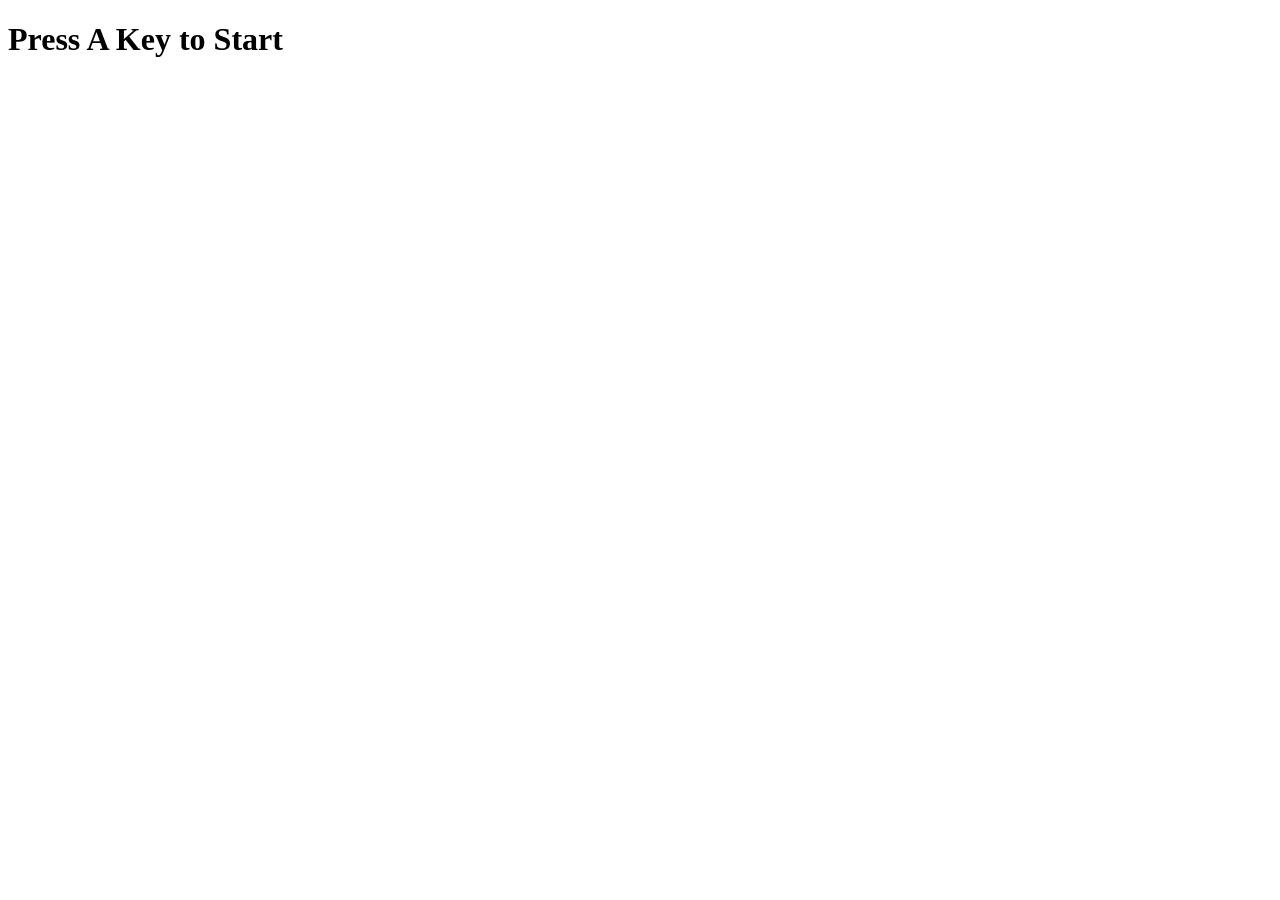
==== index.html @ c4d9b1e9 "message" ====
<!DOCTYPE html>
<html lang="en" dir="ltr">

<head>
  <meta charset="utf-8">
  <title>Simon</title>
  <link rel="stylesheet" href="assets/css/style.css">
  <link href="https://fonts.googleapis.com/css?family=Press+Start+2P" rel="stylesheet">
</head>

<body>
  <h1 id="level-title">Press A Key to Start</h1>
  <div class="container">
    <div class="row">

      <div type="button" id="green" class="btn green">

      </div>

      <div type="button" id="red" class="btn red">

      </div>
    </div>

    <div class="row">

      <div type="button" id="yellow" class="btn yellow">

      </div>
      <div type="button" id="blue" class="btn blue">

      </div>

    </div>

  </div>

  <script src="https://ajax.googleapis.com/ajax/libs/jquery/3.3.1/jquery.min.js"></script>
  <script src="assets/js/script.js" charset="utf-8"></script>

</body>

</html>
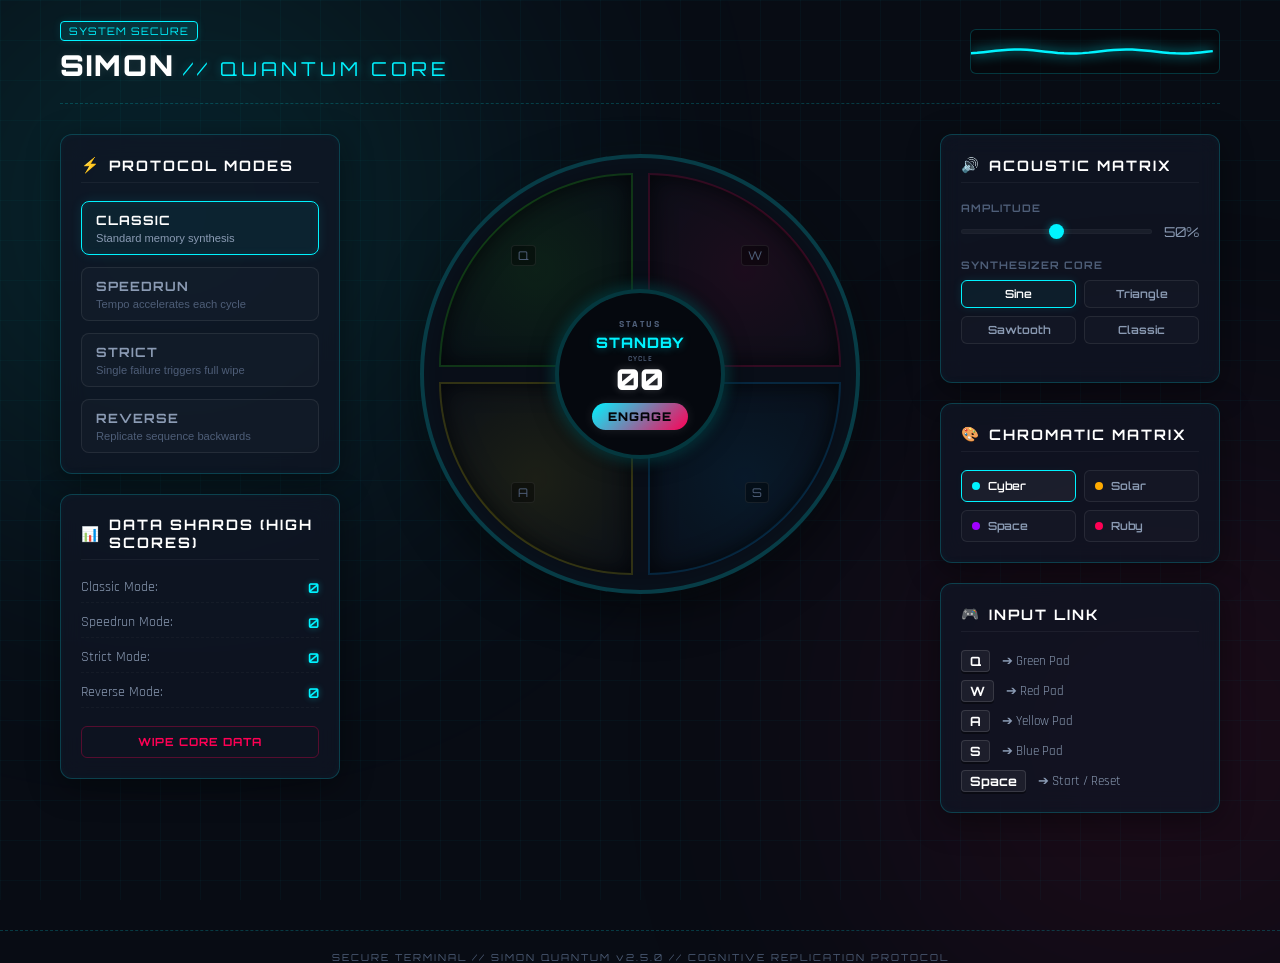
==== commit 6c4b1b69: "message" ====
--- a/index.html
+++ b/index.html
@@ -1,43 +1,181 @@
 <!DOCTYPE html>
-<html lang="en" dir="ltr">
+<html lang="en">
 
 <head>
   <meta charset="utf-8">
-  <title>Simon</title>
+  <meta name="viewport" content="width=device-width, initial-scale=1.0">
+  <title>Simon // Quantum Core</title>
+  <!-- Futuristic Google Fonts -->
+  <link rel="preconnect" href="https://fonts.googleapis.com">
+  <link rel="preconnect" href="https://fonts.gstatic.com" crossorigin>
+  <link href="https://fonts.googleapis.com/css2?family=Orbitron:wght@400;600;800;900&family=Rajdhani:wght@500;600;700&display=swap" rel="stylesheet">
   <link rel="stylesheet" href="assets/css/style.css">
-  <link href="https://fonts.googleapis.com/css?family=Press+Start+2P" rel="stylesheet">
 </head>
 
-<body>
-  <h1 id="level-title">Press A Key to Start</h1>
-  <div class="container">
-    <div class="row">
+<body class="theme-cyberpunk">
+  <!-- Sci-fi grid background -->
+  <div class="grid-overlay"></div>
+  <div class="glow-orb" id="orb-1"></div>
+  <div class="glow-orb" id="orb-2"></div>
 
-      <div type="button" id="green" class="btn green">
+  <div class="cyber-container">
+    <!-- Header -->
+    <header class="cyber-header">
+      <div class="logo-area">
+        <div class="cyber-badge">SYSTEM SECURE</div>
+        <h1>SIMON<span>// QUANTUM CORE</span></h1>
+      </div>
+      <!-- Audio Visualizer in Header -->
+      <div class="visualizer-container">
+        <canvas id="visualizer-canvas"></canvas>
+      </div>
+    </header>
 
-      </div>
+    <div class="dashboard-grid">
+      <!-- Left Sidebar: Modes & Leaderboard -->
+      <aside class="side-panel left-panel">
+        <div class="panel-card" id="modes-card">
+          <h2><span class="card-icon">⚡</span> PROTOCOL MODES</h2>
+          <div class="mode-options">
+            <button class="mode-btn active" data-mode="classic">
+              <span class="mode-title">CLASSIC</span>
+              <span class="mode-desc">Standard memory synthesis</span>
+            </button>
+            <button class="mode-btn" data-mode="speedrun">
+              <span class="mode-title">SPEEDRUN</span>
+              <span class="mode-desc">Tempo accelerates each cycle</span>
+            </button>
+            <button class="mode-btn" data-mode="strict">
+              <span class="mode-title">STRICT</span>
+              <span class="mode-desc">Single failure triggers full wipe</span>
+            </button>
+            <button class="mode-btn" data-mode="reverse">
+              <span class="mode-title">REVERSE</span>
+              <span class="mode-desc">Replicate sequence backwards</span>
+            </button>
+          </div>
+        </div>
 
-      <div type="button" id="red" class="btn red">
+        <div class="panel-card" id="leaderboard-card">
+          <h2><span class="card-icon">📊</span> DATA SHARDS (HIGH SCORES)</h2>
+          <div class="scores-list">
+            <div class="score-row">
+              <span class="score-label">Classic Mode:</span>
+              <span class="score-val" id="high-classic">0</span>
+            </div>
+            <div class="score-row">
+              <span class="score-label">Speedrun Mode:</span>
+              <span class="score-val" id="high-speedrun">0</span>
+            </div>
+            <div class="score-row">
+              <span class="score-label">Strict Mode:</span>
+              <span class="score-val" id="high-strict">0</span>
+            </div>
+            <div class="score-row">
+              <span class="score-label">Reverse Mode:</span>
+              <span class="score-val" id="high-reverse">0</span>
+            </div>
+          </div>
+          <button id="reset-data" class="action-btn-secondary">WIPE CORE DATA</button>
+        </div>
+      </aside>
 
-      </div>
+      <!-- Center Console: The Game Board -->
+      <main class="console-panel">
+        <div class="canvas-particle-wrapper">
+          <canvas id="particle-canvas"></canvas>
+          
+          <div class="simon-ring">
+            <!-- Game pads -->
+            <div type="button" id="green" class="pad green-pad" data-key="green">
+              <span class="key-hint">Q</span>
+            </div>
+            <div type="button" id="red" class="pad red-pad" data-key="red">
+              <span class="key-hint">W</span>
+            </div>
+            <div type="button" id="yellow" class="pad yellow-pad" data-key="yellow">
+              <span class="key-hint">A</span>
+            </div>
+            <div type="button" id="blue" class="pad blue-pad" data-key="blue">
+              <span class="key-hint">S</span>
+            </div>
+
+            <!-- Central Core Screen -->
+            <div class="core-display">
+              <div class="core-inner">
+                <div class="core-status">STATUS</div>
+                <div id="core-state" class="state-indicator font-digital">STANDBY</div>
+                <div class="level-indicator">
+                  <span class="lbl">CYCLE</span>
+                  <span id="level-title" class="font-digital">00</span>
+                </div>
+                <button id="start-btn" class="core-action-btn">ENGAGE</button>
+              </div>
+            </div>
+          </div>
+        </div>
+      </main>
+
+      <!-- Right Sidebar: Audio Settings & Controls -->
+      <aside class="side-panel right-panel">
+        <div class="panel-card" id="audio-settings-card">
+          <h2><span class="card-icon">🔊</span> ACOUSTIC MATRIX</h2>
+          <div class="control-group">
+            <label for="volume-slider">AMPLITUDE</label>
+            <div class="slider-wrapper">
+              <input type="range" id="volume-slider" min="0" max="100" value="50">
+              <span id="volume-val">50%</span>
+            </div>
+          </div>
+          <div class="control-group">
+            <label>SYNTHESIZER CORE</label>
+            <div class="synth-options">
+              <button class="synth-btn active" data-synth="sine">Sine</button>
+              <button class="synth-btn" data-synth="triangle">Triangle</button>
+              <button class="synth-btn" data-synth="sawtooth">Sawtooth</button>
+              <button class="synth-btn" data-synth="classic">Classic</button>
+            </div>
+          </div>
+        </div>
+
+        <div class="panel-card" id="theme-settings-card">
+          <h2><span class="card-icon">🎨</span> CHROMATIC MATRIX</h2>
+          <div class="theme-grid">
+            <button class="theme-select-btn cyber-theme active" data-theme="cyberpunk" title="Cyberpunk Cyan">
+              <span class="theme-dot" style="background: #00f3ff;"></span> Cyber
+            </button>
+            <button class="theme-select-btn solar-theme" data-theme="solar" title="Solar Gold">
+              <span class="theme-dot" style="background: #ffaa00;"></span> Solar
+            </button>
+            <button class="theme-select-btn space-theme" data-theme="space" title="Deep Space">
+              <span class="theme-dot" style="background: #a100ff;"></span> Space
+            </button>
+            <button class="theme-select-btn ruby-theme" data-theme="ruby" title="Laser Ruby">
+              <span class="theme-dot" style="background: #ff0055;"></span> Ruby
+            </button>
+          </div>
+        </div>
+
+        <div class="panel-card" id="controls-card">
+          <h2><span class="card-icon">🎮</span> INPUT LINK</h2>
+          <div class="keyboard-mappings">
+            <div class="map-row"><span class="key-cap">Q</span> <span>➔ Green Pad</span></div>
+            <div class="map-row"><span class="key-cap">W</span> <span>➔ Red Pad</span></div>
+            <div class="map-row"><span class="key-cap">A</span> <span>➔ Yellow Pad</span></div>
+            <div class="map-row"><span class="key-cap">S</span> <span>➔ Blue Pad</span></div>
+            <div class="map-row"><span class="key-cap">Space</span> <span>➔ Start / Reset</span></div>
+          </div>
+        </div>
+      </aside>
     </div>
-
-    <div class="row">
-
-      <div type="button" id="yellow" class="btn yellow">
-
-      </div>
-      <div type="button" id="blue" class="btn blue">
-
-      </div>
-
-    </div>
-
   </div>
 
-  <script src="https://ajax.googleapis.com/ajax/libs/jquery/3.3.1/jquery.min.js"></script>
+  <footer class="cyber-footer">
+    <p>SECURE TERMINAL // SIMON QUANTUM v2.5.0 // COGNITIVE REPLICATION PROTOCOL</p>
+  </footer>
+
   <script src="assets/js/script.js" charset="utf-8"></script>
-
 </body>
 
 </html>
+
--- a/assets/css/style.css
+++ b/assets/css/style.css
@@ -0,0 +1,959 @@
+/* FUTURISTIC & PREMIUM SCI-FI DESIGN SYSTEM */
+
+:root {
+  /* Default: Cyberpunk Cyan Theme */
+  --bg-primary: #080c14;
+  --bg-secondary: rgba(16, 22, 36, 0.75);
+  --border-color: rgba(0, 243, 255, 0.2);
+  --accent-primary: #00f3ff;
+  --accent-secondary: #ff0055;
+  --accent-glow: rgba(0, 243, 255, 0.4);
+  --panel-glow: rgba(0, 243, 255, 0.03);
+  --grid-color: rgba(0, 243, 255, 0.03);
+  
+  --text-primary: #ffffff;
+  --text-secondary: #8b9bb4;
+  --text-muted: #4e5e78;
+  
+  /* Game Pad Colors (Standard Neon) */
+  --green-glow: #39ff14;
+  --red-glow: #ff0055;
+  --yellow-glow: #ffea00;
+  --blue-glow: #00a2ff;
+  
+  --transition-speed: 0.25s;
+}
+
+/* Theme: Solar Gold */
+.theme-solar {
+  --bg-primary: #0d0903;
+  --bg-secondary: rgba(26, 18, 8, 0.75);
+  --border-color: rgba(255, 170, 0, 0.2);
+  --accent-primary: #ffaa00;
+  --accent-secondary: #ff5500;
+  --accent-glow: rgba(255, 170, 0, 0.4);
+  --panel-glow: rgba(255, 170, 0, 0.03);
+  --grid-color: rgba(255, 170, 0, 0.03);
+  
+  --text-primary: #ffffff;
+  --text-secondary: #cca37a;
+  --text-muted: #735d47;
+  
+  --green-glow: #ffd000;
+  --red-glow: #ff5500;
+  --yellow-glow: #ffe600;
+  --blue-glow: #ff8800;
+}
+
+/* Theme: Deep Space Violet */
+.theme-space {
+  --bg-primary: #080312;
+  --bg-secondary: rgba(22, 10, 36, 0.75);
+  --border-color: rgba(161, 0, 255, 0.2);
+  --accent-primary: #a100ff;
+  --accent-secondary: #00ffc4;
+  --accent-glow: rgba(161, 0, 255, 0.4);
+  --panel-glow: rgba(161, 0, 255, 0.03);
+  --grid-color: rgba(161, 0, 255, 0.03);
+  
+  --text-primary: #ffffff;
+  --text-secondary: #b99ecb;
+  --text-muted: #665275;
+  
+  --green-glow: #00ffc4;
+  --red-glow: #e200ff;
+  --yellow-glow: #ff00aa;
+  --blue-glow: #7000ff;
+}
+
+/* Theme: Laser Ruby */
+.theme-ruby {
+  --bg-primary: #0f0207;
+  --bg-secondary: rgba(36, 8, 18, 0.75);
+  --border-color: rgba(255, 0, 85, 0.2);
+  --accent-primary: #ff0055;
+  --accent-secondary: #ffaa00;
+  --accent-glow: rgba(255, 0, 85, 0.4);
+  --panel-glow: rgba(255, 0, 85, 0.03);
+  --grid-color: rgba(255, 0, 85, 0.03);
+  
+  --text-primary: #ffffff;
+  --text-secondary: #cb9eb0;
+  --text-muted: #7a5865;
+  
+  --green-glow: #ffaa00;
+  --red-glow: #ff0022;
+  --yellow-glow: #ff00aa;
+  --blue-glow: #ff0088;
+}
+
+/* Global Reset */
+* {
+  margin: 0;
+  padding: 0;
+  box-sizing: border-box;
+}
+
+body {
+  font-family: 'Rajdhani', sans-serif;
+  background-color: var(--bg-primary);
+  color: var(--text-primary);
+  overflow-x: hidden;
+  min-height: 100vh;
+  position: relative;
+  transition: background-color var(--transition-speed);
+}
+
+.font-digital {
+  font-family: 'Orbitron', sans-serif;
+}
+
+/* Sci-fi grid and glow orbs */
+.grid-overlay {
+  position: fixed;
+  top: 0;
+  left: 0;
+  width: 100%;
+  height: 100%;
+  background-image: 
+    linear-gradient(var(--grid-color) 1px, transparent 1px),
+    linear-gradient(90deg, var(--grid-color) 1px, transparent 1px);
+  background-size: 40px 40px;
+  z-index: -1;
+  pointer-events: none;
+  transition: background-image var(--transition-speed);
+}
+
+.glow-orb {
+  position: fixed;
+  border-radius: 50%;
+  filter: blur(150px);
+  opacity: 0.12;
+  z-index: -2;
+  pointer-events: none;
+  transition: background 0.5s ease;
+}
+
+#orb-1 {
+  top: -10%;
+  left: -10%;
+  width: 600px;
+  height: 600px;
+  background: var(--accent-primary);
+  animation: floatOrb 25s ease-in-out infinite alternate;
+}
+
+#orb-2 {
+  bottom: -10%;
+  right: -10%;
+  width: 500px;
+  height: 500px;
+  background: var(--accent-secondary);
+  animation: floatOrb 20s ease-in-out infinite alternate-reverse;
+}
+
+@keyframes floatOrb {
+  0% { transform: translate(0, 0) scale(1); }
+  100% { transform: translate(60px, 40px) scale(1.15); }
+}
+
+/* Layout Elements */
+.cyber-container {
+  max-width: 1200px;
+  margin: 0 auto;
+  min-height: 100vh;
+  padding: 20px;
+  display: flex;
+  flex-direction: column;
+  justify-content: space-between;
+}
+
+.cyber-header {
+  display: flex;
+  justify-content: space-between;
+  align-items: center;
+  padding-bottom: 20px;
+  border-bottom: 1px dashed var(--border-color);
+  margin-bottom: 30px;
+  transition: border-color var(--transition-speed);
+}
+
+.logo-area h1 {
+  font-family: 'Orbitron', sans-serif;
+  font-size: 1.8rem;
+  font-weight: 900;
+  color: var(--text-primary);
+  letter-spacing: 2px;
+  text-shadow: 0 0 10px rgba(255, 255, 255, 0.1);
+}
+
+.logo-area h1 span {
+  color: var(--accent-primary);
+  font-weight: 400;
+  font-size: 1.2rem;
+  margin-left: 8px;
+  letter-spacing: 4px;
+  text-shadow: 0 0 8px var(--accent-glow);
+  transition: color var(--transition-speed), text-shadow var(--transition-speed);
+}
+
+.cyber-badge {
+  display: inline-block;
+  background: rgba(0, 243, 255, 0.1);
+  border: 1px solid var(--accent-primary);
+  color: var(--accent-primary);
+  font-family: 'Orbitron', sans-serif;
+  font-size: 0.65rem;
+  padding: 2px 8px;
+  letter-spacing: 1px;
+  border-radius: 4px;
+  margin-bottom: 6px;
+  box-shadow: 0 0 8px rgba(0, 243, 255, 0.1);
+  transition: all var(--transition-speed);
+}
+
+.visualizer-container {
+  width: 250px;
+  height: 45px;
+  border: 1px solid var(--border-color);
+  background: rgba(0, 0, 0, 0.3);
+  border-radius: 6px;
+  overflow: hidden;
+  transition: border-color var(--transition-speed);
+}
+
+.visualizer-container canvas {
+  width: 100%;
+  height: 100%;
+  display: block;
+}
+
+/* Dashboard Grid System */
+.dashboard-grid {
+  display: grid;
+  grid-template-columns: 280px 1fr 280px;
+  gap: 30px;
+  align-items: start;
+  flex: 1;
+}
+
+/* Panel Cards - Glassmorphism style */
+.panel-card {
+  background: var(--bg-secondary);
+  border: 1px solid var(--border-color);
+  border-radius: 12px;
+  padding: 20px;
+  margin-bottom: 20px;
+  box-shadow: 0 8px 32px 0 rgba(0, 0, 0, 0.4), inset 0 0 10px var(--panel-glow);
+  backdrop-filter: blur(12px);
+  -webkit-backdrop-filter: blur(12px);
+  transition: border-color var(--transition-speed), box-shadow var(--transition-speed), background var(--transition-speed);
+}
+
+.panel-card h2 {
+  font-family: 'Orbitron', sans-serif;
+  font-size: 0.9rem;
+  font-weight: 700;
+  letter-spacing: 2px;
+  color: var(--text-primary);
+  margin-bottom: 18px;
+  padding-bottom: 8px;
+  border-bottom: 1px solid rgba(255, 255, 255, 0.05);
+  display: flex;
+  align-items: center;
+}
+
+.card-icon {
+  color: var(--accent-primary);
+  margin-right: 8px;
+  transition: color var(--transition-speed);
+}
+
+/* Mode Buttons styling */
+.mode-options {
+  display: flex;
+  flex-direction: column;
+  gap: 12px;
+}
+
+.mode-btn {
+  background: rgba(255, 255, 255, 0.02);
+  border: 1px solid rgba(255, 255, 255, 0.08);
+  border-radius: 8px;
+  padding: 10px 14px;
+  text-align: left;
+  cursor: pointer;
+  transition: all 0.2s ease;
+  color: var(--text-secondary);
+  display: flex;
+  flex-direction: column;
+}
+
+.mode-btn:hover {
+  border-color: rgba(255, 255, 255, 0.2);
+  background: rgba(255, 255, 255, 0.05);
+  color: var(--text-primary);
+}
+
+.mode-btn.active {
+  border-color: var(--accent-primary);
+  background: rgba(0, 243, 255, 0.05);
+  box-shadow: 0 0 12px rgba(0, 243, 255, 0.1), inset 0 0 10px rgba(0, 243, 255, 0.05);
+  color: var(--text-primary);
+}
+
+.theme-solar .mode-btn.active {
+  border-color: var(--accent-primary);
+  background: rgba(255, 170, 0, 0.05);
+  box-shadow: 0 0 12px rgba(255, 170, 0, 0.1), inset 0 0 10px rgba(255, 170, 0, 0.05);
+}
+
+.theme-space .mode-btn.active {
+  border-color: var(--accent-primary);
+  background: rgba(161, 0, 255, 0.05);
+  box-shadow: 0 0 12px rgba(161, 0, 255, 0.1), inset 0 0 10px rgba(161, 0, 255, 0.05);
+}
+
+.theme-ruby .mode-btn.active {
+  border-color: var(--accent-primary);
+  background: rgba(255, 0, 85, 0.05);
+  box-shadow: 0 0 12px rgba(255, 0, 85, 0.1), inset 0 0 10px rgba(255, 0, 85, 0.05);
+}
+
+.mode-title {
+  font-family: 'Orbitron', sans-serif;
+  font-size: 0.8rem;
+  font-weight: 700;
+  letter-spacing: 1px;
+}
+
+.mode-desc {
+  font-size: 0.7rem;
+  color: var(--text-muted);
+  margin-top: 4px;
+}
+
+.mode-btn.active .mode-desc {
+  color: var(--text-secondary);
+}
+
+/* Leaderboard */
+.scores-list {
+  display: flex;
+  flex-direction: column;
+  gap: 10px;
+  margin-bottom: 18px;
+}
+
+.score-row {
+  display: flex;
+  justify-content: space-between;
+  align-items: center;
+  font-size: 0.85rem;
+  border-bottom: 1px dashed rgba(255, 255, 255, 0.03);
+  padding-bottom: 6px;
+}
+
+.score-label {
+  color: var(--text-secondary);
+}
+
+.score-val {
+  font-family: 'Orbitron', sans-serif;
+  font-weight: 600;
+  color: var(--accent-primary);
+  text-shadow: 0 0 6px var(--accent-glow);
+  transition: color var(--transition-speed), text-shadow var(--transition-speed);
+}
+
+.action-btn-secondary {
+  width: 100%;
+  background: transparent;
+  border: 1px solid rgba(255, 0, 85, 0.3);
+  color: #ff0055;
+  font-family: 'Orbitron', sans-serif;
+  font-size: 0.7rem;
+  font-weight: 700;
+  padding: 8px 12px;
+  cursor: pointer;
+  border-radius: 6px;
+  letter-spacing: 1px;
+  transition: all 0.2s ease;
+}
+
+.action-btn-secondary:hover {
+  background: rgba(255, 0, 85, 0.1);
+  border-color: #ff0055;
+  box-shadow: 0 0 10px rgba(255, 0, 85, 0.2);
+}
+
+.action-btn-secondary:active {
+  transform: scale(0.98);
+}
+
+/* Console Panel (Center Console) */
+.console-panel {
+  display: flex;
+  justify-content: center;
+  align-items: center;
+  padding: 10px 0;
+  min-height: 480px;
+}
+
+.canvas-particle-wrapper {
+  position: relative;
+  width: 440px;
+  height: 440px;
+}
+
+#particle-canvas {
+  position: absolute;
+  top: 0;
+  left: 0;
+  width: 100%;
+  height: 100%;
+  pointer-events: none;
+  z-index: 5;
+}
+
+/* Circular Game Ring */
+.simon-ring {
+  position: relative;
+  width: 100%;
+  height: 100%;
+  border-radius: 50%;
+  background: #090e18;
+  border: 4px solid var(--border-color);
+  box-shadow: 
+    0 15px 45px rgba(0, 0, 0, 0.5),
+    0 0 30px var(--panel-glow),
+    inset 0 0 30px var(--panel-glow);
+  display: grid;
+  grid-template-columns: 1fr 1fr;
+  grid-template-rows: 1fr 1fr;
+  gap: 15px;
+  padding: 15px;
+  box-sizing: border-box;
+  overflow: hidden;
+  transition: border-color var(--transition-speed), box-shadow var(--transition-speed), background 0.3s;
+}
+
+.pad {
+  position: relative;
+  cursor: pointer;
+  transition: filter var(--transition-speed), transform 0.1s ease, box-shadow 0.2s ease;
+  border: 2px solid rgba(255, 255, 255, 0.03);
+  box-shadow: inset 0 0 25px rgba(0, 0, 0, 0.7);
+  display: flex;
+  justify-content: center;
+  align-items: center;
+}
+
+.green-pad {
+  background: radial-gradient(circle, rgba(57, 255, 20, 0.08) 0%, rgba(57, 255, 20, 0.01) 100%);
+  border-color: rgba(57, 255, 20, 0.15);
+  border-top-left-radius: 100%;
+}
+
+.red-pad {
+  background: radial-gradient(circle, rgba(255, 0, 85, 0.08) 0%, rgba(255, 0, 85, 0.01) 100%);
+  border-color: rgba(255, 0, 85, 0.15);
+  border-top-right-radius: 100%;
+}
+
+.yellow-pad {
+  background: radial-gradient(circle, rgba(255, 234, 0, 0.08) 0%, rgba(255, 234, 0, 0.01) 100%);
+  border-color: rgba(255, 234, 0, 0.15);
+  border-bottom-left-radius: 100%;
+}
+
+.blue-pad {
+  background: radial-gradient(circle, rgba(0, 162, 255, 0.08) 0%, rgba(0, 162, 255, 0.01) 100%);
+  border-color: rgba(0, 162, 255, 0.15);
+  border-bottom-right-radius: 100%;
+}
+
+/* Hover effect */
+.pad:hover:not(.active) {
+  filter: brightness(1.2);
+  box-shadow: inset 0 0 20px rgba(255, 255, 255, 0.05);
+}
+
+/* Active states (flashing) */
+.green-pad.active {
+  background: var(--green-glow);
+  box-shadow: 0 0 35px var(--green-glow), inset 0 0 20px rgba(255, 255, 255, 0.6);
+  border-color: #ffffff;
+  z-index: 2;
+}
+
+.red-pad.active {
+  background: var(--red-glow);
+  box-shadow: 0 0 35px var(--red-glow), inset 0 0 20px rgba(255, 255, 255, 0.6);
+  border-color: #ffffff;
+  z-index: 2;
+}
+
+.yellow-pad.active {
+  background: var(--yellow-glow);
+  box-shadow: 0 0 35px var(--yellow-glow), inset 0 0 20px rgba(255, 255, 255, 0.6);
+  border-color: #ffffff;
+  z-index: 2;
+}
+
+.blue-pad.active {
+  background: var(--blue-glow);
+  box-shadow: 0 0 35px var(--blue-glow), inset 0 0 20px rgba(255, 255, 255, 0.6);
+  border-color: #ffffff;
+  z-index: 2;
+}
+
+/* Pad interactive shrink click */
+.pad:active {
+  transform: scale(0.98);
+}
+
+/* Keyboard hint overlay inside pads */
+.key-hint {
+  position: absolute;
+  font-family: 'Orbitron', sans-serif;
+  font-size: 0.75rem;
+  color: var(--text-muted);
+  border: 1px solid rgba(255, 255, 255, 0.08);
+  border-radius: 4px;
+  padding: 2px 6px;
+  background: rgba(0, 0, 0, 0.4);
+  pointer-events: none;
+  transition: all 0.2s ease;
+}
+
+.green-pad .key-hint { top: 70px; left: 70px; }
+.red-pad .key-hint { top: 70px; right: 70px; }
+.yellow-pad .key-hint { bottom: 70px; left: 70px; }
+.blue-pad .key-hint { bottom: 70px; right: 70px; }
+
+.pad:hover .key-hint {
+  color: var(--text-primary);
+  border-color: var(--border-color);
+  box-shadow: 0 0 6px var(--accent-glow);
+}
+
+/* Central Core screen */
+.core-display {
+  position: absolute;
+  top: 50%;
+  left: 50%;
+  transform: translate(-50%, -50%);
+  width: 170px;
+  height: 170px;
+  background: #05080e;
+  border-radius: 50%;
+  border: 4px solid var(--border-color);
+  box-shadow: 
+    0 0 25px rgba(0, 0, 0, 0.8),
+    0 0 15px var(--accent-glow);
+  display: flex;
+  justify-content: center;
+  align-items: center;
+  z-index: 10;
+  transition: border-color var(--transition-speed), box-shadow var(--transition-speed);
+}
+
+.core-inner {
+  display: flex;
+  flex-direction: column;
+  align-items: center;
+  justify-content: center;
+  text-align: center;
+  width: 100%;
+  height: 100%;
+  padding: 15px;
+  box-sizing: border-box;
+}
+
+.core-status {
+  font-size: 0.6rem;
+  color: var(--text-muted);
+  letter-spacing: 2px;
+  text-transform: uppercase;
+  font-weight: 700;
+}
+
+.state-indicator {
+  font-size: 0.9rem;
+  color: var(--accent-primary);
+  font-weight: 800;
+  margin: 3px 0;
+  letter-spacing: 1px;
+  text-transform: uppercase;
+  text-shadow: 0 0 8px var(--accent-glow);
+  transition: color var(--transition-speed), text-shadow var(--transition-speed);
+}
+
+.level-indicator {
+  display: flex;
+  flex-direction: column;
+  margin-bottom: 8px;
+}
+
+.level-indicator .lbl {
+  font-size: 0.5rem;
+  color: var(--text-muted);
+  letter-spacing: 1px;
+  font-weight: 600;
+}
+
+.level-indicator #level-title {
+  font-size: 1.8rem;
+  font-weight: 900;
+  color: var(--text-primary);
+  line-height: 1.1;
+  text-shadow: 0 0 8px rgba(255, 255, 255, 0.2);
+}
+
+.core-action-btn {
+  background: linear-gradient(135deg, var(--accent-primary) 0%, var(--accent-secondary) 100%);
+  border: none;
+  border-radius: 20px;
+  color: #04060a;
+  font-family: 'Orbitron', sans-serif;
+  font-size: 0.75rem;
+  font-weight: 900;
+  padding: 6px 16px;
+  cursor: pointer;
+  transition: all 0.2s ease;
+  box-shadow: 0 0 12px rgba(255, 255, 255, 0.1);
+  letter-spacing: 1px;
+  text-transform: uppercase;
+}
+
+.core-action-btn:hover {
+  transform: scale(1.05);
+  box-shadow: 0 0 20px var(--accent-glow);
+  filter: brightness(1.15);
+}
+
+.core-action-btn:active {
+  transform: scale(0.95);
+}
+
+/* Audio Settings */
+.control-group {
+  margin-bottom: 18px;
+}
+
+.control-group label {
+  display: block;
+  font-family: 'Orbitron', sans-serif;
+  font-size: 0.65rem;
+  color: var(--text-muted);
+  letter-spacing: 1px;
+  margin-bottom: 8px;
+  font-weight: 700;
+}
+
+/* Custom Volume Slider styling */
+.slider-wrapper {
+  display: flex;
+  align-items: center;
+  gap: 12px;
+}
+
+.slider-wrapper span {
+  font-size: 0.85rem;
+  color: var(--text-secondary);
+  font-family: 'Orbitron', sans-serif;
+  width: 35px;
+  text-align: right;
+}
+
+input[type=range] {
+  -webkit-appearance: none;
+  width: 100%;
+  background: transparent;
+}
+
+input[type=range]:focus {
+  outline: none;
+}
+
+input[type=range]::-webkit-slider-runnable-track {
+  width: 100%;
+  height: 5px;
+  cursor: pointer;
+  background: rgba(255, 255, 255, 0.05);
+  border-radius: 4px;
+  border: 1px solid rgba(255, 255, 255, 0.02);
+}
+
+input[type=range]::-webkit-slider-thumb {
+  height: 15px;
+  width: 15px;
+  border-radius: 50%;
+  background: var(--accent-primary);
+  cursor: pointer;
+  -webkit-appearance: none;
+  margin-top: -6px;
+  box-shadow: 0 0 8px var(--accent-glow);
+  transition: background var(--transition-speed), box-shadow var(--transition-speed);
+}
+
+input[type=range]:focus::-webkit-slider-runnable-track {
+  background: rgba(255, 255, 255, 0.08);
+}
+
+/* Synth Buttons Matrix */
+.synth-options {
+  display: grid;
+  grid-template-columns: 1fr 1fr;
+  gap: 8px;
+}
+
+.synth-btn {
+  background: rgba(255, 255, 255, 0.02);
+  border: 1px solid rgba(255, 255, 255, 0.08);
+  border-radius: 6px;
+  padding: 6px 10px;
+  font-family: 'Orbitron', sans-serif;
+  font-size: 0.7rem;
+  font-weight: 600;
+  color: var(--text-secondary);
+  cursor: pointer;
+  transition: all 0.2s ease;
+}
+
+.synth-btn:hover {
+  border-color: rgba(255, 255, 255, 0.2);
+  color: var(--text-primary);
+}
+
+.synth-btn.active {
+  border-color: var(--accent-primary);
+  background: rgba(0, 243, 255, 0.05);
+  box-shadow: 0 0 10px rgba(0, 243, 255, 0.1);
+  color: var(--text-primary);
+}
+
+.theme-solar .synth-btn.active {
+  border-color: var(--accent-primary);
+  background: rgba(255, 170, 0, 0.05);
+  box-shadow: 0 0 10px rgba(255, 170, 0, 0.1);
+}
+
+.theme-space .synth-btn.active {
+  border-color: var(--accent-primary);
+  background: rgba(161, 0, 255, 0.05);
+  box-shadow: 0 0 10px rgba(161, 0, 255, 0.1);
+}
+
+.theme-ruby .synth-btn.active {
+  border-color: var(--accent-primary);
+  background: rgba(255, 0, 85, 0.05);
+  box-shadow: 0 0 10px rgba(255, 0, 85, 0.1);
+}
+
+/* Chromatic Theme Matrix */
+.theme-grid {
+  display: grid;
+  grid-template-columns: 1fr 1fr;
+  gap: 8px;
+}
+
+.theme-select-btn {
+  background: rgba(255, 255, 255, 0.02);
+  border: 1px solid rgba(255, 255, 255, 0.08);
+  border-radius: 6px;
+  padding: 8px 10px;
+  font-family: 'Orbitron', sans-serif;
+  font-size: 0.7rem;
+  font-weight: 600;
+  color: var(--text-secondary);
+  cursor: pointer;
+  transition: all 0.2s ease;
+  display: flex;
+  align-items: center;
+  gap: 8px;
+}
+
+.theme-select-btn:hover {
+  border-color: rgba(255, 255, 255, 0.2);
+  color: var(--text-primary);
+}
+
+.theme-select-btn.active {
+  border-color: var(--accent-primary);
+  background: rgba(255, 255, 255, 0.05);
+  color: var(--text-primary);
+  box-shadow: 0 0 10px var(--panel-glow);
+}
+
+.theme-dot {
+  width: 8px;
+  height: 8px;
+  border-radius: 50%;
+  display: inline-block;
+}
+
+/* Keyboard Mappings */
+.keyboard-mappings {
+  display: flex;
+  flex-direction: column;
+  gap: 8px;
+}
+
+.map-row {
+  display: flex;
+  align-items: center;
+  gap: 12px;
+  font-size: 0.8rem;
+  color: var(--text-secondary);
+}
+
+.key-cap {
+  font-family: 'Orbitron', sans-serif;
+  font-weight: 700;
+  background: rgba(255, 255, 255, 0.05);
+  border: 1px solid rgba(255, 255, 255, 0.12);
+  border-radius: 4px;
+  padding: 2px 8px;
+  color: var(--text-primary);
+  min-width: 28px;
+  text-align: center;
+  box-shadow: 0 2px 0 rgba(0, 0, 0, 0.4);
+}
+
+/* Glitch Red Alert (Game Over flash screen) */
+.game-over-alert {
+  animation: glitchAlert 0.4s ease-out;
+}
+
+@keyframes glitchAlert {
+  0%, 100% { background-color: var(--bg-primary); }
+  20%, 60% { background-color: rgba(255, 0, 85, 0.4); filter: hue-rotate(90deg) brightness(1.5); }
+  40%, 80% { background-color: rgba(0, 0, 0, 0.9); }
+}
+
+/* Footer details */
+.cyber-footer {
+  text-align: center;
+  padding-top: 20px;
+  border-top: 1px dashed var(--border-color);
+  margin-top: 30px;
+  transition: border-color var(--transition-speed);
+}
+
+.cyber-footer p {
+  font-family: 'Orbitron', sans-serif;
+  font-size: 0.6rem;
+  color: var(--text-muted);
+  letter-spacing: 2px;
+}
+
+/* Scrollbars mapping */
+::-webkit-scrollbar {
+  width: 6px;
+  height: 6px;
+}
+
+::-webkit-scrollbar-track {
+  background: var(--bg-primary);
+}
+
+::-webkit-scrollbar-thumb {
+  background: var(--border-color);
+  border-radius: 3px;
+}
+
+::-webkit-scrollbar-thumb:hover {
+  background: var(--accent-primary);
+}
+
+/* RESPONSIVENESS MEDIA QUERIES */
+
+@media (max-width: 1024px) {
+  .dashboard-grid {
+    grid-template-columns: 1fr 1fr;
+    gap: 20px;
+  }
+  
+  .console-panel {
+    grid-column: 1 / span 2;
+    grid-row: 1;
+  }
+  
+  .left-panel {
+    grid-column: 1;
+    grid-row: 2;
+  }
+  
+  .right-panel {
+    grid-column: 2;
+    grid-row: 2;
+  }
+}
+
+@media (max-width: 768px) {
+  .cyber-header {
+    flex-direction: column;
+    gap: 15px;
+    text-align: center;
+  }
+  
+  .dashboard-grid {
+    grid-template-columns: 1fr;
+  }
+  
+  .console-panel {
+    grid-column: 1;
+    grid-row: 1;
+  }
+  
+  .left-panel {
+    grid-column: 1;
+    grid-row: 2;
+  }
+  
+  .right-panel {
+    grid-column: 1;
+    grid-row: 3;
+  }
+  
+  .canvas-particle-wrapper {
+    width: 320px;
+    height: 320px;
+  }
+  
+  .simon-ring {
+    gap: 10px;
+    padding: 10px;
+  }
+  
+  .core-display {
+    width: 130px;
+    height: 130px;
+    border-width: 3px;
+  }
+  
+  .level-indicator #level-title {
+    font-size: 1.4rem;
+  }
+  
+  .core-status {
+    font-size: 0.5rem;
+  }
+  
+  .state-indicator {
+    font-size: 0.75rem;
+  }
+  
+  .core-action-btn {
+    font-size: 0.65rem;
+    padding: 4px 12px;
+  }
+  
+  .green-pad .key-hint { top: 40px; left: 40px; }
+  .red-pad .key-hint { top: 40px; right: 40px; }
+  .yellow-pad .key-hint { bottom: 40px; left: 40px; }
+  .blue-pad .key-hint { bottom: 40px; right: 40px; }
+}
+
